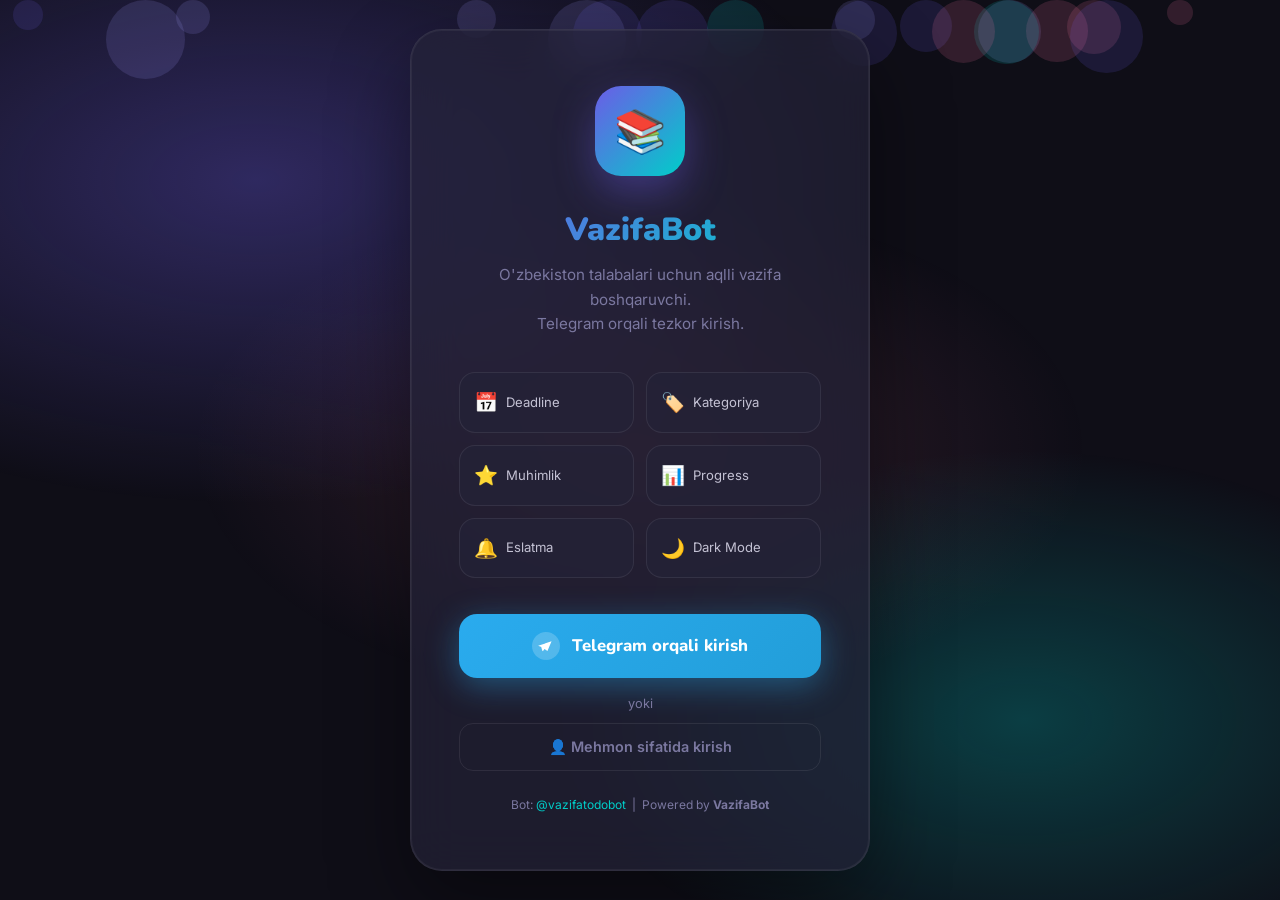
==== index.html @ b5111252 "feat: VazifaBot - Talaba To-Do List with Telegram auth" ====
<!DOCTYPE html>
<html lang="uz">
<head>
  <meta charset="UTF-8" />
  <meta name="viewport" content="width=device-width, initial-scale=1.0" />
  <title>VazifaBot – Talaba To-Do List</title>
  <meta name="description" content="O'zbekiston talabalari uchun aqlli vazifa boshqaruvchi. Telegram orqali kiring va vazifalaringizni boshqaring." />
  <link rel="preconnect" href="https://fonts.googleapis.com" />
  <link rel="preconnect" href="https://fonts.gstatic.com" crossorigin />
  <link href="https://fonts.googleapis.com/css2?family=Inter:wght@300;400;500;600;700;800&family=Nunito:wght@400;600;700;800;900&display=swap" rel="stylesheet" />
  <link rel="stylesheet" href="style.css" />
  <style>
    /* ---- LOGIN PAGE SPECIFIC ---- */
    body.login-page {
      min-height: 100vh;
      display: flex;
      align-items: center;
      justify-content: center;
      background: var(--bg-main);
      position: relative;
      overflow: hidden;
    }
    body.login-page::before {
      content: '';
      position: fixed;
      inset: 0;
      background:
        radial-gradient(ellipse 80% 60% at 20% 20%, rgba(108,92,231,0.35) 0%, transparent 60%),
        radial-gradient(ellipse 60% 50% at 80% 80%, rgba(0,206,201,0.25) 0%, transparent 60%),
        radial-gradient(ellipse 50% 40% at 50% 50%, rgba(253,121,168,0.15) 0%, transparent 70%);
      pointer-events: none;
      z-index: 0;
    }

    .floating-particles {
      position: fixed;
      inset: 0;
      pointer-events: none;
      z-index: 0;
      overflow: hidden;
    }
    .particle {
      position: absolute;
      border-radius: 50%;
      opacity: 0.15;
      animation: floatUp linear infinite;
    }

    @keyframes floatUp {
      0%   { transform: translateY(100vh) scale(0); opacity: 0; }
      10%  { opacity: 0.15; }
      90%  { opacity: 0.1; }
      100% { transform: translateY(-10vh) scale(1); opacity: 0; }
    }

    .login-card {
      position: relative;
      z-index: 1;
      background: var(--glass-bg);
      backdrop-filter: blur(24px);
      -webkit-backdrop-filter: blur(24px);
      border: 1px solid var(--glass-border);
      border-radius: 32px;
      padding: 56px 48px;
      width: 100%;
      max-width: 460px;
      text-align: center;
      box-shadow: 0 32px 80px rgba(0,0,0,0.4), 0 0 0 1px rgba(255,255,255,0.05) inset;
      animation: cardIn 0.8s cubic-bezier(0.34, 1.56, 0.64, 1) both;
    }

    @keyframes cardIn {
      from { opacity: 0; transform: translateY(40px) scale(0.95); }
      to   { opacity: 1; transform: translateY(0) scale(1); }
    }

    .login-logo {
      width: 90px;
      height: 90px;
      border-radius: 26px;
      background: linear-gradient(135deg, var(--primary), var(--accent));
      display: flex;
      align-items: center;
      justify-content: center;
      font-size: 42px;
      margin: 0 auto 28px;
      box-shadow: 0 16px 40px rgba(108,92,231,0.4);
      animation: logoPulse 3s ease-in-out infinite;
    }
    @keyframes logoPulse {
      0%,100% { box-shadow: 0 16px 40px rgba(108,92,231,0.4); }
      50%      { box-shadow: 0 16px 60px rgba(108,92,231,0.7); }
    }

    .login-title {
      font-family: 'Nunito', sans-serif;
      font-size: 2rem;
      font-weight: 900;
      background: linear-gradient(135deg, var(--primary), var(--accent));
      -webkit-background-clip: text;
      -webkit-text-fill-color: transparent;
      background-clip: text;
      margin-bottom: 8px;
    }
    .login-subtitle {
      color: var(--text-muted);
      font-size: 0.95rem;
      line-height: 1.6;
      margin-bottom: 36px;
    }

    .features-grid {
      display: grid;
      grid-template-columns: 1fr 1fr;
      gap: 12px;
      margin-bottom: 36px;
    }
    .feature-item {
      background: var(--glass-bg);
      border: 1px solid var(--glass-border);
      border-radius: 16px;
      padding: 14px;
      font-size: 0.82rem;
      color: var(--text-secondary);
      display: flex;
      align-items: center;
      gap: 8px;
      text-align: left;
      transition: all 0.3s ease;
    }
    .feature-item:hover {
      border-color: var(--primary);
      color: var(--text-primary);
      transform: translateY(-2px);
    }
    .feature-icon { font-size: 1.2rem; }

    .telegram-btn {
      display: flex;
      align-items: center;
      justify-content: center;
      gap: 12px;
      width: 100%;
      padding: 18px 32px;
      background: linear-gradient(135deg, #2AABEE, #229ED9);
      color: white;
      font-family: 'Nunito', sans-serif;
      font-size: 1.05rem;
      font-weight: 800;
      border: none;
      border-radius: 18px;
      cursor: pointer;
      text-decoration: none;
      transition: all 0.3s cubic-bezier(0.34, 1.56, 0.64, 1);
      box-shadow: 0 8px 32px rgba(42,171,238,0.4);
      margin-bottom: 16px;
    }
    .telegram-btn:hover {
      transform: translateY(-3px) scale(1.02);
      box-shadow: 0 16px 48px rgba(42,171,238,0.5);
    }
    .telegram-btn:active { transform: scale(0.98); }

    .telegram-icon {
      width: 28px;
      height: 28px;
    }

    .demo-btn {
      display: flex;
      align-items: center;
      justify-content: center;
      gap: 8px;
      width: 100%;
      padding: 14px 24px;
      background: transparent;
      color: var(--text-muted);
      font-size: 0.9rem;
      font-weight: 600;
      border: 1px solid var(--glass-border);
      border-radius: 14px;
      cursor: pointer;
      transition: all 0.3s ease;
    }
    .demo-btn:hover {
      border-color: var(--primary);
      color: var(--primary);
      background: rgba(108,92,231,0.1);
    }

    .already-logged {
      display: none;
      flex-direction: column;
      align-items: center;
      gap: 12px;
    }
    .user-avatar {
      width: 64px;
      height: 64px;
      border-radius: 50%;
      background: linear-gradient(135deg, var(--primary), var(--accent));
      display: flex;
      align-items: center;
      justify-content: center;
      font-size: 1.8rem;
      font-weight: 800;
      color: white;
      margin: 0 auto 8px;
    }
    .welcome-text {
      font-size: 1.1rem;
      font-weight: 700;
      color: var(--text-primary);
    }
    .enter-btn {
      display: flex;
      align-items: center;
      justify-content: center;
      gap: 10px;
      width: 100%;
      padding: 18px 32px;
      background: linear-gradient(135deg, var(--primary), var(--accent));
      color: white;
      font-family: 'Nunito', sans-serif;
      font-size: 1.05rem;
      font-weight: 800;
      border: none;
      border-radius: 18px;
      cursor: pointer;
      transition: all 0.3s cubic-bezier(0.34, 1.56, 0.64, 1);
      box-shadow: 0 8px 32px rgba(108,92,231,0.4);
    }
    .enter-btn:hover {
      transform: translateY(-3px) scale(1.02);
      box-shadow: 0 16px 48px rgba(108,92,231,0.5);
    }

    .divider {
      text-align: center;
      color: var(--text-muted);
      font-size: 0.8rem;
      margin: 8px 0;
    }

    .footer-text {
      margin-top: 24px;
      font-size: 0.75rem;
      color: var(--text-muted);
    }
    .footer-text a { color: var(--accent); text-decoration: none; }
  </style>
</head>
<body class="login-page">

  <!-- Floating particles -->
  <div class="floating-particles" id="particles"></div>

  <div class="login-card">
    <!-- Logo -->
    <div class="login-logo">📚</div>

    <!-- Auth section - not logged in -->
    <div id="authSection">
      <h1 class="login-title">VazifaBot</h1>
      <p class="login-subtitle">O'zbekiston talabalari uchun aqlli vazifa boshqaruvchi.<br/>Telegram orqali tezkor kirish.</p>

      <!-- Features grid -->
      <div class="features-grid">
        <div class="feature-item"><span class="feature-icon">📅</span> Deadline</div>
        <div class="feature-item"><span class="feature-icon">🏷️</span> Kategoriya</div>
        <div class="feature-item"><span class="feature-icon">⭐</span> Muhimlik</div>
        <div class="feature-item"><span class="feature-icon">📊</span> Progress</div>
        <div class="feature-item"><span class="feature-icon">🔔</span> Eslatma</div>
        <div class="feature-item"><span class="feature-icon">🌙</span> Dark Mode</div>
      </div>

      <!-- Telegram login button -->
      <a href="https://t.me/vazifatodobot?start=webapp" id="telegramBtn" class="telegram-btn" target="_blank">
        <svg class="telegram-icon" viewBox="0 0 48 48" fill="none" xmlns="http://www.w3.org/2000/svg">
          <path d="M24 0C10.745 0 0 10.745 0 24s10.745 24 24 24 24-10.745 24-24S37.255 0 24 0z" fill="white" fill-opacity="0.2"/>
          <path d="M10.5 23.5l5.5 2 2.5 7.5 3-4 5 3.5 7-16.5-23 7.5z" fill="white"/>
          <path d="M16 25.5l1.5 7.5 2.5-4.5" fill="white" fill-opacity="0.7"/>
        </svg>
        Telegram orqali kirish
      </a>

      <div class="divider">yoki</div>

      <button class="demo-btn" onclick="enterAsGuest()">
        👤 Mehmon sifatida kirish
      </button>
    </div>

    <!-- Already logged in section -->
    <div class="already-logged" id="loggedSection">
      <div class="user-avatar" id="userAvatar">👤</div>
      <div class="welcome-text">Xush kelibsiz, <span id="userName">Foydalanuvchi</span>!</div>
      <p class="login-subtitle" style="margin-bottom:16px;">Vazifalaringiz tayyor ✨</p>
      <button class="enter-btn" onclick="goToApp()">
        🚀 Ilovaga kirish
      </button>
      <button class="demo-btn" onclick="logout()" style="margin-top:8px;">🚪 Chiqish</button>
    </div>

    <p class="footer-text">
      Bot: <a href="https://t.me/vazifatodobot" target="_blank">@vazifatodobot</a> &nbsp;|&nbsp;
      Powered by <strong>VazifaBot</strong>
    </p>
  </div>

  <script>
    // ---- Particles ----
    const container = document.getElementById('particles');
    const colors = ['#6C5CE7','#00CEC9','#FD79A8','#FDCB6E','#A29BFE'];
    for (let i = 0; i < 18; i++) {
      const p = document.createElement('div');
      p.classList.add('particle');
      const size = Math.random() * 60 + 20;
      p.style.cssText = `
        width:${size}px; height:${size}px;
        left:${Math.random()*100}%;
        background:${colors[Math.floor(Math.random()*colors.length)]};
        animation-duration:${Math.random()*15+10}s;
        animation-delay:${Math.random()*-20}s;
      `;
      container.appendChild(p);
    }

    // ---- Check URL params (from Telegram bot redirect) ----
    const params = new URLSearchParams(window.location.search);
    const tid  = params.get('tid');
    const name = params.get('name');
    const photo = params.get('photo');

    if (tid && name) {
      const user = { tid, name: decodeURIComponent(name), photo: photo || '', loginTime: Date.now() };
      localStorage.setItem('vzb_user', JSON.stringify(user));
      // Clean URL
      window.history.replaceState({}, document.title, window.location.pathname);
    }

    // ---- Check if already logged in ----
    function checkAuth() {
      const raw = localStorage.getItem('vzb_user');
      if (!raw) return;
      const user = JSON.parse(raw);
      document.getElementById('authSection').style.display = 'none';
      const ls = document.getElementById('loggedSection');
      ls.style.display = 'flex';
      document.getElementById('userName').textContent = user.name;
      const av = document.getElementById('userAvatar');
      if (user.photo) {
        av.style.backgroundImage = `url(${user.photo})`;
        av.style.backgroundSize = 'cover';
        av.textContent = '';
      } else {
        av.textContent = user.name.charAt(0).toUpperCase();
      }
    }
    checkAuth();

    function goToApp() { window.location.href = 'app.html'; }

    function enterAsGuest() {
      const user = { tid: 'guest_' + Date.now(), name: 'Mehmon', photo: '', loginTime: Date.now(), isGuest: true };
      localStorage.setItem('vzb_user', JSON.stringify(user));
      window.location.href = 'app.html';
    }

    function logout() {
      localStorage.removeItem('vzb_user');
      document.getElementById('authSection').style.display = 'block';
      document.getElementById('loggedSection').style.display = 'none';
    }
  </script>
</body>
</html>
---- style.css ----
/* =============================================
   VazifaBot – Global Design System
   ============================================= */

/* Google Fonts already loaded in HTML */

/* ---- CSS Variables ---- */
:root {
  /* Brand colors */
  --primary:       #6C5CE7;
  --primary-light: #A29BFE;
  --primary-dark:  #4A3DB8;
  --accent:        #00CEC9;
  --accent-warm:   #FDCB6E;
  --danger:        #FF6B6B;
  --success:       #00B894;
  --warning:       #FFA040;

  /* Dark mode (default) */
  --bg-main:        #0F0E17;
  --bg-card:        #1A1928;
  --bg-surface:     #242338;
  --bg-hover:       #2E2C47;
  --glass-bg:       rgba(36, 35, 56, 0.7);
  --glass-border:   rgba(255, 255, 255, 0.08);

  --text-primary:   #FFFFFE;
  --text-secondary: #C4C2D4;
  --text-muted:     #7B78A0;

  --shadow-sm:  0 2px 8px rgba(0,0,0,0.3);
  --shadow-md:  0 8px 24px rgba(0,0,0,0.4);
  --shadow-lg:  0 20px 60px rgba(0,0,0,0.5);

  --radius-sm:  8px;
  --radius-md:  16px;
  --radius-lg:  24px;
  --radius-xl:  32px;

  --transition: 0.25s cubic-bezier(0.4, 0, 0.2, 1);
  --bounce:     0.4s cubic-bezier(0.34, 1.56, 0.64, 1);
}

/* ---- Light mode ---- */
body.light-mode {
  --bg-main:      #F4F3FA;
  --bg-card:      #FFFFFF;
  --bg-surface:   #EEEDF8;
  --bg-hover:     #E5E4F5;
  --glass-bg:     rgba(255, 255, 255, 0.8);
  --glass-border: rgba(108, 92, 231, 0.15);

  --text-primary:   #1A1928;
  --text-secondary: #4A4870;
  --text-muted:     #8A88A8;

  --shadow-sm: 0 2px 8px rgba(108,92,231,0.08);
  --shadow-md: 0 8px 24px rgba(108,92,231,0.12);
  --shadow-lg: 0 20px 60px rgba(108,92,231,0.15);
}

/* ---- Reset & Base ---- */
*, *::before, *::after { box-sizing: border-box; margin: 0; padding: 0; }

html { scroll-behavior: smooth; }

body {
  font-family: 'Inter', system-ui, sans-serif;
  background: var(--bg-main);
  color: var(--text-primary);
  line-height: 1.6;
  transition: background var(--transition), color var(--transition);
  -webkit-font-smoothing: antialiased;
}

/* ---- Scrollbar ---- */
::-webkit-scrollbar { width: 6px; }
::-webkit-scrollbar-track { background: var(--bg-main); }
::-webkit-scrollbar-thumb {
  background: var(--primary);
  border-radius: 99px;
}

/* ---- Focus outline ---- */
:focus-visible {
  outline: 2px solid var(--primary);
  outline-offset: 2px;
  border-radius: var(--radius-sm);
}

/* ---- Utility ---- */
.hidden { display: none !important; }
.sr-only {
  position: absolute; width: 1px; height: 1px;
  padding: 0; overflow: hidden; clip: rect(0,0,0,0); border: 0;
}

/* ---- Animations ---- */
@keyframes slideInUp {
  from { opacity: 0; transform: translateY(20px); }
  to   { opacity: 1; transform: translateY(0); }
}
@keyframes slideInDown {
  from { opacity: 0; transform: translateY(-20px); }
  to   { opacity: 1; transform: translateY(0); }
}
@keyframes fadeIn {
  from { opacity: 0; }
  to   { opacity: 1; }
}
@keyframes scaleIn {
  from { opacity: 0; transform: scale(0.8); }
  to   { opacity: 1; transform: scale(1); }
}
@keyframes shake {
  0%,100% { transform: translateX(0); }
  20%,60%  { transform: translateX(-6px); }
  40%,80%  { transform: translateX(6px); }
}
@keyframes checkPop {
  0%  { transform: scale(0.6); }
  60% { transform: scale(1.2); }
  100%{ transform: scale(1); }
}
@keyframes progressFill {
  from { width: 0%; }
}
@keyframes ripple {
  to { transform: scale(4); opacity: 0; }
}
@keyframes confettiFall {
  to { transform: translateY(60px) rotate(360deg); opacity: 0; }
}

/* ---- Button base ---- */
button {
  font-family: 'Inter', sans-serif;
  cursor: pointer;
  border: none;
  outline: none;
  transition: all var(--transition);
}
button:disabled { opacity: 0.5; cursor: not-allowed; }

/* ---- Input base ---- */
input, textarea, select {
  font-family: 'Inter', sans-serif;
  font-size: 1rem;
  border: none;
  outline: none;
  background: transparent;
  color: var(--text-primary);
  transition: all var(--transition);
}
input::placeholder, textarea::placeholder { color: var(--text-muted); }
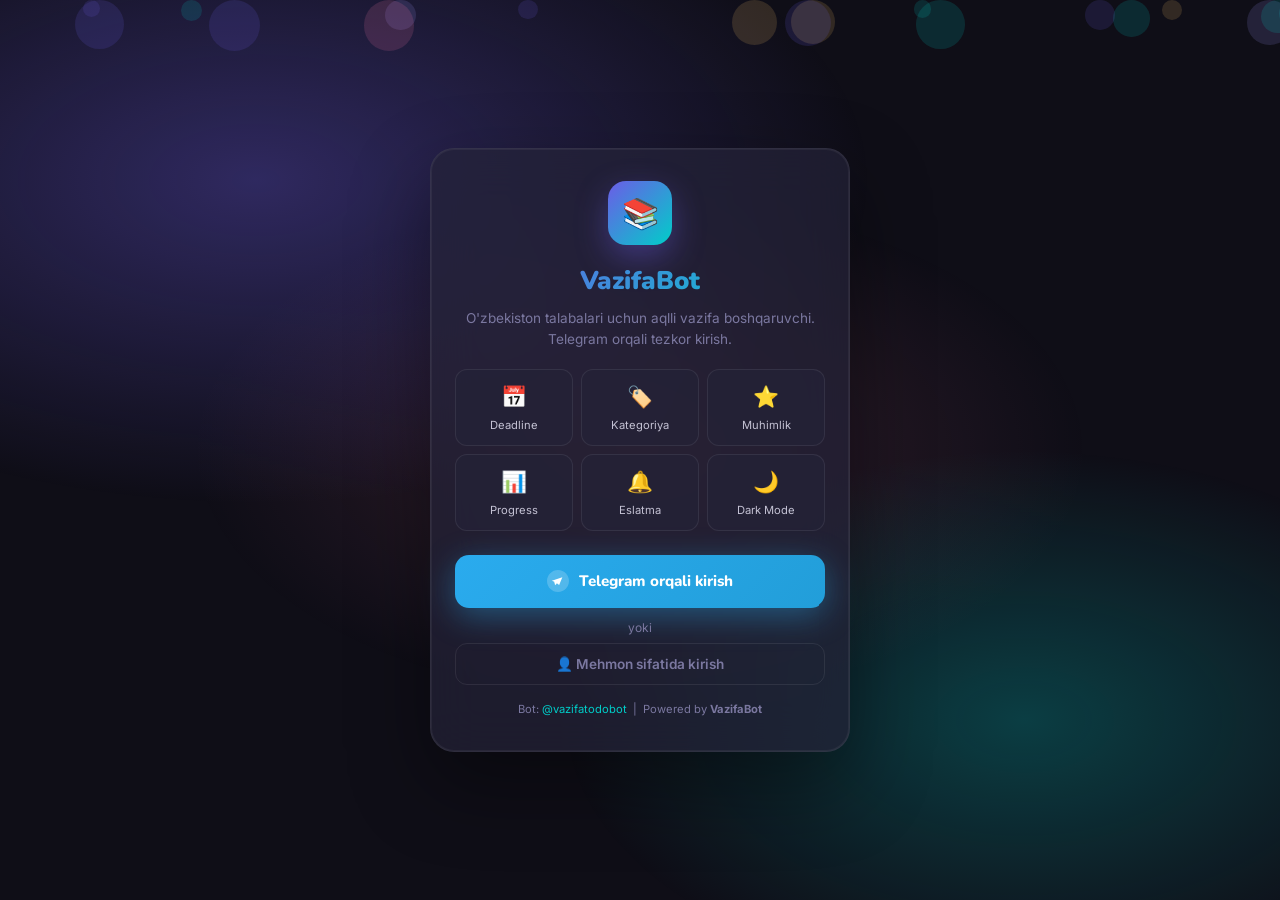
==== commit 29f6461d: "fix: add Telegram WebApp auto-login + responsive layout for mobile" ====
--- a/index.html
+++ b/index.html
@@ -2,23 +2,28 @@
 <html lang="uz">
 <head>
   <meta charset="UTF-8" />
-  <meta name="viewport" content="width=device-width, initial-scale=1.0" />
+  <meta name="viewport" content="width=device-width, initial-scale=1.0, maximum-scale=1.0, user-scalable=no" />
   <title>VazifaBot – Talaba To-Do List</title>
   <meta name="description" content="O'zbekiston talabalari uchun aqlli vazifa boshqaruvchi. Telegram orqali kiring va vazifalaringizni boshqaring." />
   <link rel="preconnect" href="https://fonts.googleapis.com" />
   <link rel="preconnect" href="https://fonts.gstatic.com" crossorigin />
   <link href="https://fonts.googleapis.com/css2?family=Inter:wght@300;400;500;600;700;800&family=Nunito:wght@400;600;700;800;900&display=swap" rel="stylesheet" />
+  <!-- Telegram WebApp SDK -->
+  <script src="https://telegram.org/js/telegram-web-app.js"></script>
   <link rel="stylesheet" href="style.css" />
   <style>
     /* ---- LOGIN PAGE SPECIFIC ---- */
     body.login-page {
       min-height: 100vh;
+      min-height: 100dvh;
       display: flex;
       align-items: center;
       justify-content: center;
       background: var(--bg-main);
       position: relative;
-      overflow: hidden;
+      overflow-x: hidden;
+      overflow-y: auto;
+      padding: 16px;
     }
     body.login-page::before {
       content: '';
@@ -60,10 +65,10 @@
       backdrop-filter: blur(24px);
       -webkit-backdrop-filter: blur(24px);
       border: 1px solid var(--glass-border);
-      border-radius: 32px;
-      padding: 56px 48px;
+      border-radius: 24px;
+      padding: 32px 24px;
       width: 100%;
-      max-width: 460px;
+      max-width: 420px;
       text-align: center;
       box-shadow: 0 32px 80px rgba(0,0,0,0.4), 0 0 0 1px rgba(255,255,255,0.05) inset;
       animation: cardIn 0.8s cubic-bezier(0.34, 1.56, 0.64, 1) both;
@@ -75,57 +80,58 @@
     }
 
     .login-logo {
-      width: 90px;
-      height: 90px;
-      border-radius: 26px;
+      width: 64px;
+      height: 64px;
+      border-radius: 18px;
       background: linear-gradient(135deg, var(--primary), var(--accent));
       display: flex;
       align-items: center;
       justify-content: center;
-      font-size: 42px;
-      margin: 0 auto 28px;
-      box-shadow: 0 16px 40px rgba(108,92,231,0.4);
+      font-size: 30px;
+      margin: 0 auto 16px;
+      box-shadow: 0 12px 32px rgba(108,92,231,0.4);
       animation: logoPulse 3s ease-in-out infinite;
     }
     @keyframes logoPulse {
-      0%,100% { box-shadow: 0 16px 40px rgba(108,92,231,0.4); }
-      50%      { box-shadow: 0 16px 60px rgba(108,92,231,0.7); }
+      0%,100% { box-shadow: 0 12px 32px rgba(108,92,231,0.4); }
+      50%      { box-shadow: 0 12px 48px rgba(108,92,231,0.7); }
     }
 
     .login-title {
       font-family: 'Nunito', sans-serif;
-      font-size: 2rem;
+      font-size: 1.6rem;
       font-weight: 900;
       background: linear-gradient(135deg, var(--primary), var(--accent));
       -webkit-background-clip: text;
       -webkit-text-fill-color: transparent;
       background-clip: text;
-      margin-bottom: 8px;
+      margin-bottom: 6px;
     }
     .login-subtitle {
       color: var(--text-muted);
-      font-size: 0.95rem;
-      line-height: 1.6;
-      margin-bottom: 36px;
+      font-size: 0.85rem;
+      line-height: 1.5;
+      margin-bottom: 20px;
     }
 
     .features-grid {
       display: grid;
-      grid-template-columns: 1fr 1fr;
-      gap: 12px;
-      margin-bottom: 36px;
+      grid-template-columns: 1fr 1fr 1fr;
+      gap: 8px;
+      margin-bottom: 24px;
     }
     .feature-item {
       background: var(--glass-bg);
       border: 1px solid var(--glass-border);
-      border-radius: 16px;
-      padding: 14px;
-      font-size: 0.82rem;
+      border-radius: 12px;
+      padding: 10px 6px;
+      font-size: 0.7rem;
       color: var(--text-secondary);
       display: flex;
-      align-items: center;
-      gap: 8px;
-      text-align: left;
+      flex-direction: column;
+      align-items: center;
+      gap: 4px;
+      text-align: center;
       transition: all 0.3s ease;
     }
     .feature-item:hover {
@@ -133,27 +139,27 @@
       color: var(--text-primary);
       transform: translateY(-2px);
     }
-    .feature-icon { font-size: 1.2rem; }
+    .feature-icon { font-size: 1.3rem; }
 
     .telegram-btn {
       display: flex;
       align-items: center;
       justify-content: center;
-      gap: 12px;
+      gap: 10px;
       width: 100%;
-      padding: 18px 32px;
+      padding: 14px 24px;
       background: linear-gradient(135deg, #2AABEE, #229ED9);
       color: white;
       font-family: 'Nunito', sans-serif;
-      font-size: 1.05rem;
+      font-size: 0.95rem;
       font-weight: 800;
       border: none;
-      border-radius: 18px;
+      border-radius: 14px;
       cursor: pointer;
       text-decoration: none;
       transition: all 0.3s cubic-bezier(0.34, 1.56, 0.64, 1);
       box-shadow: 0 8px 32px rgba(42,171,238,0.4);
-      margin-bottom: 16px;
+      margin-bottom: 10px;
     }
     .telegram-btn:hover {
       transform: translateY(-3px) scale(1.02);
@@ -162,8 +168,8 @@
     .telegram-btn:active { transform: scale(0.98); }
 
     .telegram-icon {
-      width: 28px;
-      height: 28px;
+      width: 22px;
+      height: 22px;
     }
 
     .demo-btn {
@@ -172,13 +178,13 @@
       justify-content: center;
       gap: 8px;
       width: 100%;
-      padding: 14px 24px;
+      padding: 12px 20px;
       background: transparent;
       color: var(--text-muted);
-      font-size: 0.9rem;
+      font-size: 0.85rem;
       font-weight: 600;
       border: 1px solid var(--glass-border);
-      border-radius: 14px;
+      border-radius: 12px;
       cursor: pointer;
       transition: all 0.3s ease;
     }
@@ -192,23 +198,23 @@
       display: none;
       flex-direction: column;
       align-items: center;
-      gap: 12px;
+      gap: 10px;
     }
     .user-avatar {
-      width: 64px;
-      height: 64px;
+      width: 56px;
+      height: 56px;
       border-radius: 50%;
       background: linear-gradient(135deg, var(--primary), var(--accent));
       display: flex;
       align-items: center;
       justify-content: center;
-      font-size: 1.8rem;
+      font-size: 1.5rem;
       font-weight: 800;
       color: white;
-      margin: 0 auto 8px;
+      margin: 0 auto 6px;
     }
     .welcome-text {
-      font-size: 1.1rem;
+      font-size: 1rem;
       font-weight: 700;
       color: var(--text-primary);
     }
@@ -218,14 +224,14 @@
       justify-content: center;
       gap: 10px;
       width: 100%;
-      padding: 18px 32px;
+      padding: 14px 24px;
       background: linear-gradient(135deg, var(--primary), var(--accent));
       color: white;
       font-family: 'Nunito', sans-serif;
-      font-size: 1.05rem;
+      font-size: 0.95rem;
       font-weight: 800;
       border: none;
-      border-radius: 18px;
+      border-radius: 14px;
       cursor: pointer;
       transition: all 0.3s cubic-bezier(0.34, 1.56, 0.64, 1);
       box-shadow: 0 8px 32px rgba(108,92,231,0.4);
@@ -238,16 +244,39 @@
     .divider {
       text-align: center;
       color: var(--text-muted);
-      font-size: 0.8rem;
-      margin: 8px 0;
+      font-size: 0.75rem;
+      margin: 6px 0;
     }
 
     .footer-text {
-      margin-top: 24px;
-      font-size: 0.75rem;
+      margin-top: 16px;
+      font-size: 0.7rem;
       color: var(--text-muted);
     }
     .footer-text a { color: var(--accent); text-decoration: none; }
+
+    /* Auto-login loading state */
+    .auto-login-state {
+      display: none;
+      flex-direction: column;
+      align-items: center;
+      gap: 16px;
+      padding: 20px 0;
+    }
+    .auto-login-state.show { display: flex; }
+    .spinner {
+      width: 48px; height: 48px;
+      border: 4px solid var(--glass-border);
+      border-top-color: var(--primary);
+      border-radius: 50%;
+      animation: spin 0.8s linear infinite;
+    }
+    @keyframes spin { to { transform: rotate(360deg); } }
+    .auto-login-text {
+      font-size: 0.9rem;
+      color: var(--text-muted);
+      font-weight: 500;
+    }
   </style>
 </head>
 <body class="login-page">
@@ -258,6 +287,12 @@
   <div class="login-card">
     <!-- Logo -->
     <div class="login-logo">📚</div>
+
+    <!-- Auto-login (Telegram WebApp) -->
+    <div class="auto-login-state" id="autoLoginState">
+      <div class="spinner"></div>
+      <div class="auto-login-text">Telegram orqali kirilmoqda...</div>
+    </div>
 
     <!-- Auth section - not logged in -->
     <div id="authSection">
@@ -295,11 +330,11 @@
     <div class="already-logged" id="loggedSection">
       <div class="user-avatar" id="userAvatar">👤</div>
       <div class="welcome-text">Xush kelibsiz, <span id="userName">Foydalanuvchi</span>!</div>
-      <p class="login-subtitle" style="margin-bottom:16px;">Vazifalaringiz tayyor ✨</p>
+      <p class="login-subtitle" style="margin-bottom:12px;">Vazifalaringiz tayyor ✨</p>
       <button class="enter-btn" onclick="goToApp()">
         🚀 Ilovaga kirish
       </button>
-      <button class="demo-btn" onclick="logout()" style="margin-top:8px;">🚪 Chiqish</button>
+      <button class="demo-btn" onclick="logout()" style="margin-top:6px;">🚪 Chiqish</button>
     </div>
 
     <p class="footer-text">
@@ -309,13 +344,14 @@
   </div>
 
   <script>
-    // ---- Particles ----
+    // ---- Particles (fewer on mobile) ----
     const container = document.getElementById('particles');
     const colors = ['#6C5CE7','#00CEC9','#FD79A8','#FDCB6E','#A29BFE'];
-    for (let i = 0; i < 18; i++) {
+    const count = window.innerWidth < 500 ? 8 : 18;
+    for (let i = 0; i < count; i++) {
       const p = document.createElement('div');
       p.classList.add('particle');
-      const size = Math.random() * 60 + 20;
+      const size = Math.random() * 40 + 15;
       p.style.cssText = `
         width:${size}px; height:${size}px;
         left:${Math.random()*100}%;
@@ -326,7 +362,37 @@
       container.appendChild(p);
     }
 
-    // ---- Check URL params (from Telegram bot redirect) ----
+    // ========================================
+    // 1. TELEGRAM WEBAPP AUTO-LOGIN
+    // ========================================
+    const tgApp = window.Telegram?.WebApp;
+    if (tgApp) {
+      tgApp.ready();
+      tgApp.expand(); // Telegram oynasini to'liq ochish
+
+      const tgUser = tgApp.initDataUnsafe?.user;
+      if (tgUser && tgUser.id) {
+        // Telegram ichidan ochilgan — avtomatik kirish
+        document.getElementById('authSection').style.display = 'none';
+        document.getElementById('autoLoginState').classList.add('show');
+
+        const user = {
+          tid: String(tgUser.id),
+          name: tgUser.first_name || 'Foydalanuvchi',
+          photo: tgUser.photo_url || '',
+          loginTime: Date.now(),
+          isTelegram: true
+        };
+        localStorage.setItem('vzb_user', JSON.stringify(user));
+
+        // 1 soniya kutib app.html ga o'tish
+        setTimeout(() => { window.location.href = 'app.html'; }, 800);
+      }
+    }
+
+    // ========================================
+    // 2. URL PARAMS (bot havolasi orqali)
+    // ========================================
     const params = new URLSearchParams(window.location.search);
     const tid  = params.get('tid');
     const name = params.get('name');
@@ -335,11 +401,14 @@
     if (tid && name) {
       const user = { tid, name: decodeURIComponent(name), photo: photo || '', loginTime: Date.now() };
       localStorage.setItem('vzb_user', JSON.stringify(user));
-      // Clean URL
       window.history.replaceState({}, document.title, window.location.pathname);
-    }
-
-    // ---- Check if already logged in ----
+      // Avtomatik ilovaga o'tish
+      window.location.href = 'app.html';
+    }
+
+    // ========================================
+    // 3. LOCALSTORAGE CHECK (oldindan kirgan)
+    // ========================================
     function checkAuth() {
       const raw = localStorage.getItem('vzb_user');
       if (!raw) return;
